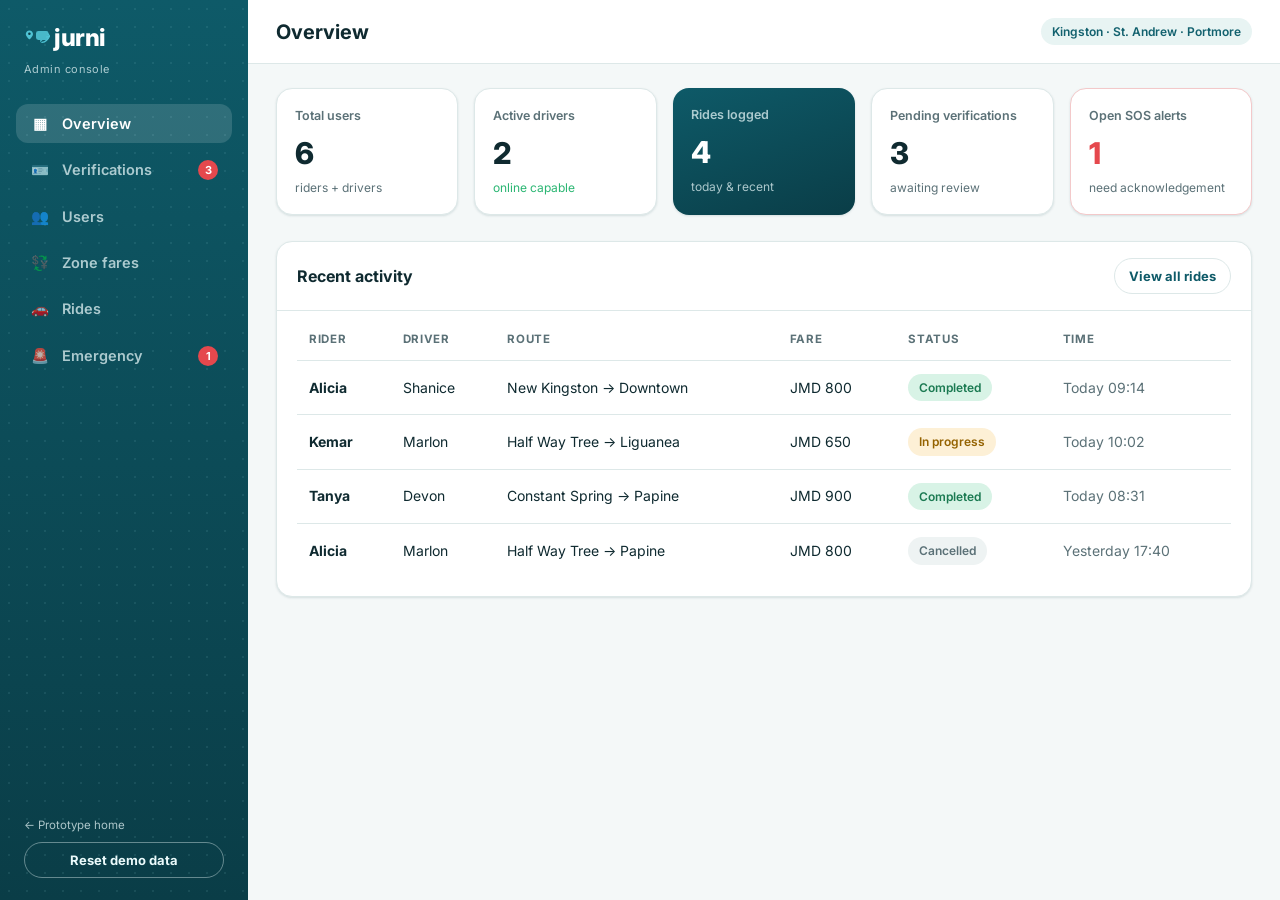
==== docs/admin.html @ d04a91a4 "Publish prototype via GitHub Pages: rename prototype/ -> docs/ Rename the prototype folder to docs/ " ====
<!doctype html>
<html lang="en">
<head>
  <meta charset="utf-8" />
  <meta name="viewport" content="width=device-width, initial-scale=1" />
  <title>Jurni — Admin</title>
  <link rel="preconnect" href="https://fonts.googleapis.com" />
  <link href="https://fonts.googleapis.com/css2?family=Inter:wght@400;500;600;700;800&display=swap" rel="stylesheet" />
  <link rel="stylesheet" href="css/tokens.css" />
  <link rel="stylesheet" href="css/base.css" />
  <link rel="stylesheet" href="css/admin.css" />
</head>
<body>
  <div class="admin">
    <!-- Sidebar -->
    <aside class="sidebar map-texture">
      <div class="sidebar__brand">
        <div id="sb-brand"></div>
        <div class="tag">Admin console</div>
      </div>
      <button class="nav-item active" data-view="v-overview"><span class="ic">▦</span><span class="txt">Overview</span></button>
      <button class="nav-item" data-view="v-verify"><span class="ic">🪪</span><span class="txt">Verifications</span><span class="badge" id="nav-verify-badge">0</span></button>
      <button class="nav-item" data-view="v-users"><span class="ic">👥</span><span class="txt">Users</span></button>
      <button class="nav-item" data-view="v-fares"><span class="ic">💱</span><span class="txt">Zone fares</span></button>
      <button class="nav-item" data-view="v-rides"><span class="ic">🚗</span><span class="txt">Rides</span></button>
      <button class="nav-item" data-view="v-alerts"><span class="ic">🚨</span><span class="txt">Emergency</span><span class="badge" id="nav-alert-badge">0</span></button>

      <div class="sidebar__foot">
        <a href="index.html" style="color:var(--on-teal-dim)">← Prototype home</a>
        <div style="margin-top:8px">
          <button class="btn btn--ghost-teal btn--sm" id="btn-reset" style="width:100%">Reset demo data</button>
        </div>
      </div>
    </aside>

    <!-- Main -->
    <main class="main">
      <header class="topbar">
        <h1 id="view-title">Overview</h1>
        <span class="spacer"></span>
        <span class="pill">Kingston · St. Andrew · Portmore</span>
      </header>

      <div class="content">

        <!-- Overview -->
        <section class="view active" id="v-overview">
          <div class="stat-grid">
            <div class="stat"><div class="label">Total users</div><div class="value" id="st-users">0</div><div class="foot muted">riders + drivers</div></div>
            <div class="stat"><div class="label">Active drivers</div><div class="value" id="st-drivers">0</div><div class="foot" style="color:var(--ok)">online capable</div></div>
            <div class="stat accent"><div class="label">Rides logged</div><div class="value" id="st-rides">0</div><div class="foot">today & recent</div></div>
            <div class="stat"><div class="label">Pending verifications</div><div class="value" id="st-pending">0</div><div class="foot muted">awaiting review</div></div>
            <div class="stat alert"><div class="label">Open SOS alerts</div><div class="value" id="st-alerts">0</div><div class="foot muted">need acknowledgement</div></div>
          </div>

          <div class="panel">
            <div class="panel__head"><h2>Recent activity</h2><span class="spacer"></span><button class="btn btn--ghost btn--sm" data-view="v-rides">View all rides</button></div>
            <div class="panel__body"><div class="matrix-wrap"><table class="table" id="tbl-recent"></table></div></div>
          </div>
        </section>

        <!-- Verifications -->
        <section class="view" id="v-verify">
          <div class="panel">
            <div class="panel__head"><h2>Verification queue</h2><span class="spacer"></span><span class="pill pill--warn" id="verify-count">0 pending</span></div>
            <div class="panel__body"><table class="table" id="tbl-verify"></table></div>
          </div>
        </section>

        <!-- Users -->
        <section class="view" id="v-users">
          <div class="panel">
            <div class="panel__head">
              <h2>Users</h2><span class="spacer"></span>
              <input class="input" id="user-search" placeholder="Search name or role…" style="max-width:260px;padding:9px 12px" />
            </div>
            <div class="panel__body"><table class="table" id="tbl-users"></table></div>
          </div>
        </section>

        <!-- Zone fares -->
        <section class="view" id="v-fares">
          <div class="panel">
            <div class="panel__head">
              <h2>Zone fare table</h2><span class="spacer"></span>
              <span class="pill">JMD</span>
              <button class="btn btn--primary btn--sm" id="btn-save-fares">Save changes</button>
            </div>
            <div class="panel__body">
              <p class="muted small" style="margin:4px 0 14px">Recommended fare (JMD) between each pair of areas. Riders and drivers can still negotiate. Edit any cell and save.</p>
              <div class="matrix-wrap"><table class="matrix" id="fare-matrix"></table></div>
            </div>
          </div>
        </section>

        <!-- Rides -->
        <section class="view" id="v-rides">
          <div class="panel">
            <div class="panel__head"><h2>Rides & activity</h2><span class="spacer"></span><span class="pill pill--muted" id="rides-count">0</span></div>
            <div class="panel__body"><table class="table" id="tbl-rides"></table></div>
          </div>
        </section>

        <!-- Emergency -->
        <section class="view" id="v-alerts">
          <div class="panel">
            <div class="panel__head"><h2>Emergency alerts & reports</h2><span class="spacer"></span><span class="pill pill--danger" id="alerts-open">0 open</span></div>
            <div class="panel__body"><div id="alert-list"></div></div>
          </div>
        </section>

      </div>
    </main>
  </div>

  <script src="js/data.js"></script>
  <script src="js/ui.js"></script>
  <script src="js/admin.js"></script>
</body>
</html>
---- docs/css/tokens.css ----
/* ------------------------------------------------------------------
   Jurni — design tokens
   Brand derived from the client's WhatsApp assets:
   deep teal / petrol with aqua-cyan accents, pale-mint cards.
   ------------------------------------------------------------------ */

:root {
  /* Brand — teal / petrol */
  --teal-deep: #0a3d47;
  --teal:      #0e5a68;
  --teal-700:  #12616e;
  --teal-600:  #166a79;

  /* Accent — aqua / cyan */
  --aqua:        #4fc3d4;
  --aqua-bright: #5fd0dd;
  --aqua-soft:   #9fe0e8;

  /* Surfaces */
  --mint:   #e8f4f3;
  --bg:     #f4f8f8;
  --card:   #ffffff;
  --border: #dde8e8;
  --white:  #ffffff;

  /* Text */
  --ink:       #0f2a30;
  --muted:     #5b7177;
  --on-teal:   #eafafb;
  --on-teal-dim: rgba(234, 250, 251, 0.72);

  /* Status */
  --danger:  #e5484d;
  --danger-dark: #c23438;
  --warn:    #f5a623;
  --ok:      #2bb673;
  --ok-soft: #d8f3e6;

  /* Radius */
  --r-sm: 8px;
  --r-md: 12px;
  --r-lg: 16px;
  --r-xl: 22px;
  --r-pill: 999px;

  /* Shadow */
  --shadow-sm: 0 1px 2px rgba(10, 61, 71, 0.06), 0 1px 3px rgba(10, 61, 71, 0.08);
  --shadow-md: 0 4px 14px rgba(10, 61, 71, 0.10);
  --shadow-lg: 0 18px 50px rgba(10, 61, 71, 0.22);

  /* Type */
  --font-sans: "Inter", -apple-system, BlinkMacSystemFont, "Segoe UI", Roboto,
    Helvetica, Arial, sans-serif;

  /* Spacing step */
  --space: 16px;

  /* Phone frame */
  --phone-w: 390px;
  --phone-h: 844px;
}

/* Subtle dotted "world map" texture used on dark teal panels */
.map-texture {
  position: relative;
  isolation: isolate;
}
.map-texture::before {
  content: "";
  position: absolute;
  inset: 0;
  z-index: -1;
  background-image: radial-gradient(
    rgba(159, 224, 232, 0.16) 1.1px,
    transparent 1.2px
  );
  background-size: 18px 18px;
  opacity: 0.6;
  pointer-events: none;
}
---- docs/css/base.css ----
/* ------------------------------------------------------------------
   Jurni — base reset + shared components
   ------------------------------------------------------------------ */

*,
*::before,
*::after { box-sizing: border-box; }

html { -webkit-text-size-adjust: 100%; }

body {
  margin: 0;
  font-family: var(--font-sans);
  color: var(--ink);
  background: var(--bg);
  line-height: 1.45;
  -webkit-font-smoothing: antialiased;
}

h1, h2, h3, h4 { margin: 0; line-height: 1.2; font-weight: 700; }
p { margin: 0; }
a { color: inherit; text-decoration: none; }
button { font-family: inherit; cursor: pointer; }
img { max-width: 100%; display: block; }
ul { margin: 0; padding: 0; list-style: none; }

/* ---------- Logo / wordmark ---------- */
.logo {
  display: inline-flex;
  align-items: center;
  gap: 2px;
  font-weight: 800;
  letter-spacing: -0.02em;
  line-height: 1;
  user-select: none;
}
.logo svg { display: block; }

/* ---------- Buttons ---------- */
.btn {
  display: inline-flex;
  align-items: center;
  justify-content: center;
  gap: 8px;
  border: 0;
  border-radius: var(--r-pill);
  padding: 13px 20px;
  font-size: 15px;
  font-weight: 700;
  background: var(--aqua);
  color: var(--teal-deep);
  transition: filter 0.15s ease, transform 0.05s ease, background 0.15s ease;
  text-align: center;
}
.btn:hover { filter: brightness(1.05); }
.btn:active { transform: translateY(1px); }
.btn:disabled { opacity: 0.5; cursor: not-allowed; }
.btn--block { width: 100%; }
.btn--lg { padding: 16px 22px; font-size: 16px; }
.btn--sm { padding: 9px 14px; font-size: 13px; }

.btn--primary { background: var(--aqua); color: var(--teal-deep); }
.btn--teal { background: var(--teal); color: var(--on-teal); }
.btn--ghost {
  background: transparent;
  color: var(--teal);
  border: 1.5px solid var(--border);
}
.btn--ghost-teal {
  background: transparent;
  color: var(--on-teal);
  border: 1.5px solid rgba(234, 250, 251, 0.4);
}
.btn--danger { background: var(--danger); color: #fff; }
.btn--danger:hover { background: var(--danger-dark); filter: none; }
.btn--ok { background: var(--ok); color: #fff; }

/* ---------- Cards ---------- */
.card {
  background: var(--card);
  border: 1px solid var(--border);
  border-radius: var(--r-lg);
  padding: 16px;
  box-shadow: var(--shadow-sm);
}

/* ---------- Pills / tags ---------- */
.pill {
  display: inline-flex;
  align-items: center;
  gap: 6px;
  padding: 5px 11px;
  border-radius: var(--r-pill);
  font-size: 12px;
  font-weight: 600;
  background: var(--mint);
  color: var(--teal-700);
  white-space: nowrap;
}
.pill--teal { background: rgba(234, 250, 251, 0.14); color: var(--on-teal); }
.pill--ok { background: var(--ok-soft); color: #1b7a52; }
.pill--warn { background: #fdf0d6; color: #946200; }
.pill--danger { background: #fde3e4; color: var(--danger-dark); }
.pill--muted { background: #eef3f3; color: var(--muted); }

/* ---------- Section label ---------- */
.eyebrow {
  font-size: 11px;
  font-weight: 700;
  letter-spacing: 0.14em;
  text-transform: uppercase;
  color: var(--aqua);
}

/* ---------- Forms ---------- */
.field { margin-bottom: 14px; }
.field > label {
  display: block;
  font-size: 13px;
  font-weight: 600;
  color: var(--muted);
  margin-bottom: 6px;
}
.input,
.select,
.textarea {
  width: 100%;
  border: 1.5px solid var(--border);
  border-radius: var(--r-md);
  padding: 13px 14px;
  font-size: 15px;
  font-family: inherit;
  color: var(--ink);
  background: var(--white);
  transition: border-color 0.15s ease, box-shadow 0.15s ease;
}
.input:focus,
.select:focus,
.textarea:focus {
  outline: none;
  border-color: var(--aqua);
  box-shadow: 0 0 0 3px rgba(79, 195, 212, 0.2);
}
.textarea { resize: vertical; min-height: 84px; }
.select {
  appearance: none;
  background-image: url("data:image/svg+xml,%3Csvg xmlns='http://www.w3.org/2000/svg' width='16' height='16' viewBox='0 0 24 24' fill='none' stroke='%235b7177' stroke-width='2.5' stroke-linecap='round' stroke-linejoin='round'%3E%3Cpolyline points='6 9 12 15 18 9'/%3E%3C/svg%3E");
  background-repeat: no-repeat;
  background-position: right 14px center;
  padding-right: 40px;
}

/* ---------- Stars ---------- */
.stars { display: inline-flex; gap: 2px; color: var(--warn); font-size: 15px; }
.stars--input { cursor: pointer; font-size: 34px; gap: 6px; }
.stars--input .star { color: #d7e3e3; transition: color 0.1s ease; }
.stars--input .star.on { color: var(--warn); }

/* ---------- Distance bar ---------- */
.distance-bar {
  height: 12px;
  border-radius: var(--r-pill);
  background: var(--track, #dbe9ea);
  overflow: hidden;
}
.distance-bar > span {
  display: block;
  height: 100%;
  width: 0%;
  border-radius: var(--r-pill);
  background: linear-gradient(90deg, var(--teal) 0%, var(--aqua) 100%);
  transition: width 0.6s linear;
}

/* ---------- Status dot ---------- */
.status-dot {
  display: inline-block;
  width: 9px;
  height: 9px;
  border-radius: 50%;
  background: #c3cfcf;
}
.status-dot.on { background: var(--ok); box-shadow: 0 0 0 3px rgba(43, 182, 115, 0.2); }

/* ---------- Avatar ---------- */
.avatar {
  flex: none;
  display: grid;
  place-items: center;
  width: 46px;
  height: 46px;
  border-radius: 50%;
  background: var(--teal);
  color: #fff;
  font-weight: 700;
  font-size: 17px;
}

/* ---------- Modal ---------- */
.modal {
  position: fixed;
  inset: 0;
  z-index: 100;
  display: none;
  align-items: flex-end;
  justify-content: center;
  background: rgba(10, 32, 37, 0.55);
  padding: 0;
}
.modal.open { display: flex; }
.modal__sheet {
  width: 100%;
  max-width: 440px;
  background: var(--white);
  border-radius: 22px 22px 0 0;
  padding: 20px 20px calc(20px + env(safe-area-inset-bottom));
  box-shadow: var(--shadow-lg);
  animation: sheet-up 0.22s ease;
}
@keyframes sheet-up { from { transform: translateY(14px); opacity: 0.6; } to { transform: none; opacity: 1; } }
.modal__grip {
  width: 40px; height: 4px; border-radius: 99px;
  background: #d7e3e3; margin: 0 auto 14px;
}

/* ---------- Toast ---------- */
.toast-wrap {
  position: fixed;
  left: 50%;
  bottom: 28px;
  transform: translateX(-50%);
  z-index: 200;
  display: flex;
  flex-direction: column;
  gap: 8px;
  align-items: center;
  pointer-events: none;
  width: max-content;
  max-width: 90vw;
}
.toast {
  background: var(--teal-deep);
  color: #fff;
  padding: 11px 18px;
  border-radius: var(--r-pill);
  font-size: 13.5px;
  font-weight: 600;
  box-shadow: var(--shadow-md);
  animation: toast-in 0.2s ease;
}
.toast--ok { background: #157a52; }
.toast--danger { background: var(--danger-dark); }
@keyframes toast-in { from { transform: translateY(8px); opacity: 0; } to { transform: none; opacity: 1; } }

/* ---------- Helpers ---------- */
.row { display: flex; align-items: center; gap: 12px; }
.row--between { justify-content: space-between; }
.col { display: flex; flex-direction: column; }
.gap-sm { gap: 8px; }
.gap-md { gap: 14px; }
.mt-sm { margin-top: 8px; }
.mt-md { margin-top: 16px; }
.mt-lg { margin-top: 24px; }
.muted { color: var(--muted); }
.small { font-size: 13px; }
.tiny { font-size: 11.5px; }
.center { text-align: center; }
.bold { font-weight: 700; }
.grow { flex: 1; }
.hidden { display: none !important; }
.nowrap { white-space: nowrap; }
.amount { font-weight: 800; letter-spacing: -0.01em; }
---- docs/css/admin.css ----
/* ------------------------------------------------------------------
   Jurni — admin dashboard (desktop)
   ------------------------------------------------------------------ */

.admin {
  display: grid;
  grid-template-columns: 248px 1fr;
  min-height: 100vh;
}

/* Sidebar */
.sidebar {
  background: linear-gradient(180deg, var(--teal) 0%, var(--teal-deep) 100%);
  color: var(--on-teal);
  padding: 22px 16px;
  display: flex;
  flex-direction: column;
  gap: 6px;
  position: sticky;
  top: 0;
  height: 100vh;
}
.sidebar__brand { padding: 4px 8px 20px; }
.sidebar__brand .tag { font-size: 11px; color: var(--on-teal-dim); margin-top: 6px; letter-spacing: 0.04em; }
.nav-item {
  display: flex; align-items: center; gap: 12px;
  padding: 11px 14px;
  border-radius: var(--r-md);
  color: var(--on-teal-dim);
  font-weight: 600;
  font-size: 14.5px;
  border: 0; background: transparent; width: 100%; text-align: left;
  transition: background 0.14s ease, color 0.14s ease;
}
.nav-item:hover { background: rgba(255, 255, 255, 0.07); color: var(--on-teal); }
.nav-item.active { background: rgba(255, 255, 255, 0.14); color: #fff; }
.nav-item .ic { flex: none; width: 20px; display: grid; place-items: center; }
.nav-item .badge {
  margin-left: auto;
  background: var(--danger); color: #fff;
  font-size: 11px; font-weight: 700;
  min-width: 20px; height: 20px; padding: 0 6px;
  border-radius: 99px; display: grid; place-items: center;
}
.sidebar__foot { margin-top: auto; font-size: 11.5px; color: var(--on-teal-dim); padding: 10px 8px 0; }

/* Main */
.main { background: var(--bg); min-width: 0; }
.topbar {
  display: flex; align-items: center; gap: 16px;
  padding: 18px 28px;
  background: var(--white);
  border-bottom: 1px solid var(--border);
  position: sticky; top: 0; z-index: 10;
}
.topbar h1 { font-size: 20px; }
.topbar .spacer { flex: 1; }
.content { padding: 24px 28px 48px; }

.view { display: none; }
.view.active { display: block; }

/* Stat cards */
.stat-grid {
  display: grid;
  grid-template-columns: repeat(auto-fit, minmax(180px, 1fr));
  gap: 16px;
  margin-bottom: 26px;
}
.stat {
  background: var(--white);
  border: 1px solid var(--border);
  border-radius: var(--r-lg);
  padding: 18px;
  box-shadow: var(--shadow-sm);
}
.stat .label { font-size: 12.5px; color: var(--muted); font-weight: 600; }
.stat .value { font-size: 30px; font-weight: 800; letter-spacing: -0.02em; margin-top: 6px; }
.stat .foot { font-size: 12px; margin-top: 4px; }
.stat.accent { background: linear-gradient(160deg, var(--teal) 0%, var(--teal-deep) 100%); color: #fff; border: 0; }
.stat.accent .label, .stat.accent .foot { color: var(--on-teal-dim); }
.stat.alert { border-color: #f3c9ca; }
.stat.alert .value { color: var(--danger); }

/* Panels */
.panel {
  background: var(--white);
  border: 1px solid var(--border);
  border-radius: var(--r-lg);
  box-shadow: var(--shadow-sm);
  margin-bottom: 22px;
  overflow: hidden;
}
.panel__head {
  display: flex; align-items: center; gap: 12px;
  padding: 16px 20px;
  border-bottom: 1px solid var(--border);
}
.panel__head h2 { font-size: 16px; }
.panel__head .spacer { flex: 1; }
.panel__body { padding: 8px 20px 18px; }

/* Tables */
.table { width: 100%; border-collapse: collapse; font-size: 14px; }
.table th {
  text-align: left;
  font-size: 11.5px;
  text-transform: uppercase;
  letter-spacing: 0.06em;
  color: var(--muted);
  font-weight: 700;
  padding: 12px 12px;
  border-bottom: 1px solid var(--border);
}
.table td { padding: 13px 12px; border-bottom: 1px solid var(--border); vertical-align: middle; }
.table tr:last-child td { border-bottom: 0; }
.table tbody tr:hover { background: #f8fbfb; }
.cell-strong { font-weight: 700; }

.table-actions { display: flex; gap: 8px; }

/* Fare matrix */
.matrix-wrap { overflow-x: auto; }
.matrix { border-collapse: collapse; font-size: 13.5px; min-width: 640px; }
.matrix th, .matrix td {
  border: 1px solid var(--border);
  padding: 6px 8px;
  text-align: center;
}
.matrix thead th { background: var(--teal); color: #fff; font-weight: 700; position: sticky; top: 0; }
.matrix th.rowhead { background: var(--mint); color: var(--teal-700); text-align: left; font-weight: 700; white-space: nowrap; }
.matrix td.diag { background: #f0f5f5; color: #b9c7c7; }
.matrix input {
  width: 68px; border: 0; background: transparent;
  text-align: center; font-size: 13.5px; font-family: inherit; color: var(--ink);
  border-radius: 6px; padding: 5px 2px;
}
.matrix input:focus { outline: none; background: var(--mint); box-shadow: 0 0 0 2px var(--aqua) inset; }

/* Alert cards */
.alert-card {
  border: 1px solid #f1cccd;
  border-left: 4px solid var(--danger);
  border-radius: var(--r-md);
  padding: 14px 16px;
  margin-bottom: 12px;
  background: #fff;
  display: flex; gap: 14px; align-items: flex-start;
}
.alert-card.ack { border-color: var(--border); border-left-color: #c3cfcf; opacity: 0.72; }
.alert-card .ic {
  flex: none; width: 40px; height: 40px; border-radius: 50%;
  background: #fde3e4; color: var(--danger-dark);
  display: grid; place-items: center; font-size: 18px;
}
.alert-card.ack .ic { background: #eef3f3; color: var(--muted); }
.alert-card .meta { font-size: 12.5px; color: var(--muted); margin-top: 4px; }
.alert-card .spacer { flex: 1; }

.empty { padding: 30px; text-align: center; color: var(--muted); font-size: 14px; }

/* Responsive: collapse sidebar to top bar on narrow screens */
@media (max-width: 860px) {
  .admin { grid-template-columns: 1fr; }
  .sidebar {
    position: static; height: auto;
    flex-direction: row; flex-wrap: wrap; align-items: center;
    gap: 4px; padding: 12px;
  }
  .sidebar__brand { padding: 0 10px 0 4px; }
  .sidebar__brand .tag { display: none; }
  .sidebar__foot { display: none; }
  .nav-item { width: auto; padding: 9px 12px; }
  .nav-item span.txt { display: none; }
  .nav-item.active span.txt, .nav-item .badge { display: inline; }
  .content { padding: 18px 16px 40px; }
  .topbar { padding: 14px 16px; }
}
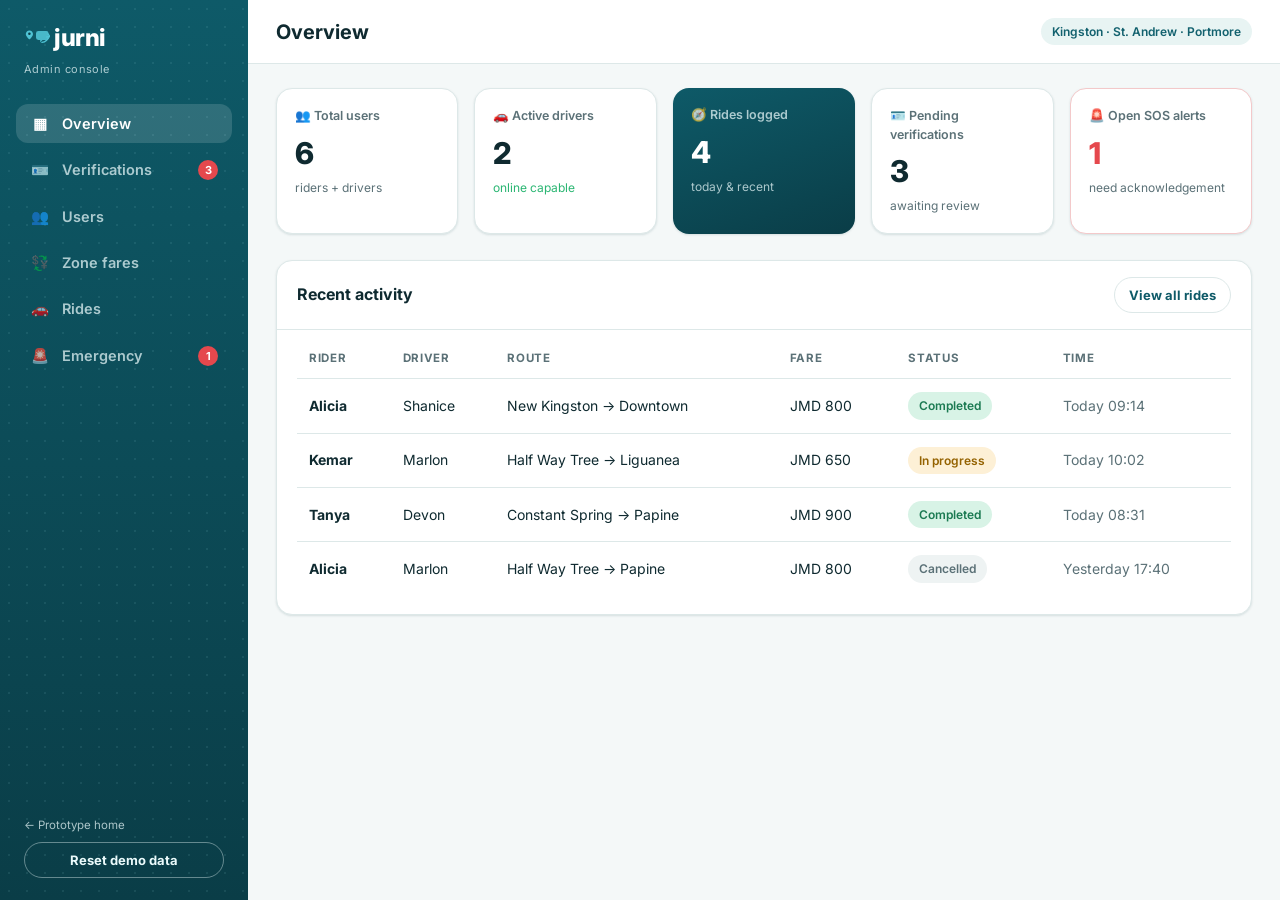
==== commit 825ff638: "Add rider auth, safety onboarding, profile & driver police-record checks Rider: - Welcome screen wit" ====
--- a/docs/admin.html
+++ b/docs/admin.html
@@ -13,10 +13,13 @@
 <body>
   <div class="admin">
     <!-- Sidebar -->
-    <aside class="sidebar map-texture">
+    <aside class="sidebar map-texture" id="admin-sidebar">
       <div class="sidebar__brand">
-        <div id="sb-brand"></div>
-        <div class="tag">Admin console</div>
+        <div>
+          <div id="sb-brand"></div>
+          <div class="tag">Admin console</div>
+        </div>
+        <button class="sidebar__close" id="nav-close" aria-label="Close menu">×</button>
       </div>
       <button class="nav-item active" data-view="v-overview"><span class="ic">▦</span><span class="txt">Overview</span></button>
       <button class="nav-item" data-view="v-verify"><span class="ic">🪪</span><span class="txt">Verifications</span><span class="badge" id="nav-verify-badge">0</span></button>
@@ -36,6 +39,9 @@
     <!-- Main -->
     <main class="main">
       <header class="topbar">
+        <button class="nav-toggle" id="nav-toggle" aria-label="Open menu" aria-expanded="false" aria-controls="admin-sidebar">
+          <span></span><span></span><span></span>
+        </button>
         <h1 id="view-title">Overview</h1>
         <span class="spacer"></span>
         <span class="pill">Kingston · St. Andrew · Portmore</span>
@@ -46,11 +52,11 @@
         <!-- Overview -->
         <section class="view active" id="v-overview">
           <div class="stat-grid">
-            <div class="stat"><div class="label">Total users</div><div class="value" id="st-users">0</div><div class="foot muted">riders + drivers</div></div>
-            <div class="stat"><div class="label">Active drivers</div><div class="value" id="st-drivers">0</div><div class="foot" style="color:var(--ok)">online capable</div></div>
-            <div class="stat accent"><div class="label">Rides logged</div><div class="value" id="st-rides">0</div><div class="foot">today & recent</div></div>
-            <div class="stat"><div class="label">Pending verifications</div><div class="value" id="st-pending">0</div><div class="foot muted">awaiting review</div></div>
-            <div class="stat alert"><div class="label">Open SOS alerts</div><div class="value" id="st-alerts">0</div><div class="foot muted">need acknowledgement</div></div>
+            <div class="stat"><div class="label">👥 Total users</div><div class="value" id="st-users">0</div><div class="foot muted">riders + drivers</div></div>
+            <div class="stat"><div class="label">🚗 Active drivers</div><div class="value" id="st-drivers">0</div><div class="foot" style="color:var(--ok)">online capable</div></div>
+            <div class="stat accent"><div class="label">🧭 Rides logged</div><div class="value" id="st-rides">0</div><div class="foot">today & recent</div></div>
+            <div class="stat"><div class="label">🪪 Pending verifications</div><div class="value" id="st-pending">0</div><div class="foot muted">awaiting review</div></div>
+            <div class="stat alert"><div class="label">🚨 Open SOS alerts</div><div class="value" id="st-alerts">0</div><div class="foot muted">need acknowledgement</div></div>
           </div>
 
           <div class="panel">
@@ -111,6 +117,13 @@
 
       </div>
     </main>
+
+    <div class="nav-backdrop" id="nav-backdrop"></div>
+
+    <!-- User detail — reflects the rider's self-managed profile -->
+    <div class="modal" id="user-modal">
+      <div class="modal__sheet user-dialog" id="user-dialog"></div>
+    </div>
   </div>
 
   <script src="js/data.js"></script>
--- a/docs/css/base.css
+++ b/docs/css/base.css
@@ -74,6 +74,27 @@
 .btn--danger { background: var(--danger); color: #fff; }
 .btn--danger:hover { background: var(--danger-dark); filter: none; }
 .btn--ok { background: var(--ok); color: #fff; }
+.btn--google {
+  background: #fff;
+  color: var(--ink);
+  border: 1.5px solid var(--border);
+  font-weight: 700;
+}
+.btn--google:hover { background: var(--bg); filter: none; }
+.btn--google svg { flex: none; }
+
+/* ---------- "or" divider ---------- */
+.or-divider {
+  display: flex;
+  align-items: center;
+  gap: 12px;
+  color: var(--muted);
+  font-size: 12px;
+  font-weight: 600;
+  margin: 16px 0;
+}
+.or-divider::before,
+.or-divider::after { content: ""; flex: 1; height: 1px; background: var(--border); }
 
 /* ---------- Cards ---------- */
 .card {
@@ -195,6 +216,55 @@
   font-weight: 700;
   font-size: 17px;
 }
+
+/* ---------- Profile avatar ("photo") ---------- */
+.ava {
+  position: relative;
+  flex: none;
+  display: inline-grid;
+  place-items: center;
+  width: var(--s, 46px);
+  height: var(--s, 46px);
+  border-radius: 50%;
+  background: linear-gradient(135deg, var(--a, #0e5a68), var(--b, #4fc3d4));
+  box-shadow: inset 0 0 0 2px rgba(255, 255, 255, 0.4),
+              0 2px 6px rgba(10, 61, 71, 0.18);
+  overflow: visible;
+}
+.ava__img {
+  width: 100%;
+  height: 100%;
+  border-radius: 50%;
+  object-fit: cover;
+  display: block;
+  /* subtle inner rim so the photo reads as a tidy disc on any background */
+  box-shadow: inset 0 0 0 2px rgba(255, 255, 255, 0.4);
+}
+.ava--ring {
+  box-shadow: inset 0 0 0 2px rgba(255, 255, 255, 0.55),
+              0 0 0 3px rgba(79, 195, 212, 0.4),
+              0 3px 8px rgba(10, 61, 71, 0.22);
+}
+.ava__badge {
+  position: absolute;
+  right: -3px;
+  bottom: -3px;
+  min-width: calc(var(--s, 46px) * 0.44);
+  height: calc(var(--s, 46px) * 0.44);
+  padding: 0 3px;
+  border-radius: 999px;
+  background: #fff;
+  color: var(--teal-deep);
+  font-size: calc(var(--s, 46px) * 0.26);
+  font-weight: 700;
+  display: grid;
+  place-items: center;
+  line-height: 1;
+  box-shadow: 0 1px 3px rgba(10, 61, 71, 0.3);
+}
+.ava__badge--ok { background: var(--ok); color: #fff; }
+/* avatars sitting inside the dark driver card get a subtle light rim */
+.driver-card .ava { box-shadow: inset 0 0 0 2px rgba(255, 255, 255, 0.5), 0 2px 8px rgba(0, 0, 0, 0.25); }
 
 /* ---------- Modal ---------- */
 .modal {
--- a/docs/css/admin.css
+++ b/docs/css/admin.css
@@ -20,7 +20,7 @@
   top: 0;
   height: 100vh;
 }
-.sidebar__brand { padding: 4px 8px 20px; }
+.sidebar__brand { padding: 4px 8px 20px; display: flex; align-items: flex-start; justify-content: space-between; gap: 10px; }
 .sidebar__brand .tag { font-size: 11px; color: var(--on-teal-dim); margin-top: 6px; letter-spacing: 0.04em; }
 .nav-item {
   display: flex; align-items: center; gap: 12px;
@@ -43,6 +43,33 @@
   border-radius: 99px; display: grid; place-items: center;
 }
 .sidebar__foot { margin-top: auto; font-size: 11.5px; color: var(--on-teal-dim); padding: 10px 8px 0; }
+
+/* Mobile menu controls — hidden on desktop, revealed in the media query below */
+.nav-backdrop { display: none; }
+.nav-toggle {
+  display: none;
+  flex: none;
+  flex-direction: column;
+  align-items: center; justify-content: center;
+  gap: 4px;
+  width: 42px; height: 42px; padding: 0;
+  border: 1px solid var(--border);
+  border-radius: var(--r-md);
+  background: var(--white);
+  cursor: pointer;
+}
+.nav-toggle span { width: 18px; height: 2px; border-radius: 2px; background: var(--ink); }
+.nav-toggle:hover { background: var(--bg); }
+.sidebar__close {
+  display: none;
+  flex: none;
+  width: 34px; height: 34px;
+  border: 0; border-radius: 50%;
+  background: rgba(255, 255, 255, 0.12);
+  color: #fff; font-size: 24px; line-height: 1;
+  cursor: pointer;
+}
+.sidebar__close:hover { background: rgba(255, 255, 255, 0.2); }
 
 /* Main */
 .main { background: var(--bg); min-width: 0; }
@@ -116,6 +143,8 @@
 .table tr:last-child td { border-bottom: 0; }
 .table tbody tr:hover { background: #f8fbfb; }
 .cell-strong { font-weight: 700; }
+.cell-user { display: flex; align-items: center; gap: 10px; }
+.alert-card .meta--who { display: flex; align-items: center; gap: 8px; }
 
 .table-actions { display: flex; gap: 8px; }
 
@@ -159,20 +188,70 @@
 
 .empty { padding: 30px; text-align: center; color: var(--muted); font-size: 14px; }
 
-/* Responsive: collapse sidebar to top bar on narrow screens */
+/* User detail dialog (reuses base .modal / .modal__sheet) */
+#user-modal { align-items: center; }
+#user-modal .modal__sheet {
+  width: calc(100% - 40px);
+  max-width: 520px;
+  border-radius: var(--r-lg);
+  padding: 22px;
+}
+.udetail__head { display: flex; align-items: center; gap: 14px; margin-bottom: 16px; }
+.udetail__head .grow { min-width: 0; }
+.udetail__grid {
+  display: grid; grid-template-columns: 1fr 1fr; gap: 14px 18px;
+  padding: 16px;
+  background: var(--bg);
+  border: 1px solid var(--border);
+  border-radius: var(--r-md);
+}
+.udetail__grid .span2 { grid-column: 1 / -1; }
+.udetail__grid .k {
+  font-size: 11px; text-transform: uppercase; letter-spacing: 0.06em;
+  color: var(--muted); font-weight: 700; margin-bottom: 3px;
+}
+.udetail__grid .v { font-size: 14px; font-weight: 600; display: flex; align-items: center; gap: 8px; flex-wrap: wrap; }
+.udetail__actions { display: flex; justify-content: flex-end; gap: 10px; margin-top: 18px; }
+
+/* Responsive: sidebar becomes a slide-in drawer on narrow screens */
 @media (max-width: 860px) {
   .admin { grid-template-columns: 1fr; }
+
+  .nav-toggle { display: inline-flex; }
+
+  /* Off-canvas drawer — full labels, badges and footer actions stay intact */
   .sidebar {
-    position: static; height: auto;
-    flex-direction: row; flex-wrap: wrap; align-items: center;
-    gap: 4px; padding: 12px;
+    position: fixed;
+    top: 0; left: 0; bottom: 0;
+    width: min(84vw, 300px);
+    height: 100%;
+    z-index: 60;
+    padding: 20px 14px calc(16px + env(safe-area-inset-bottom));
+    overflow-y: auto;
+    transform: translateX(-100%);
+    transition: transform 0.26s ease;
+    box-shadow: 0 10px 40px rgba(10, 32, 37, 0.35);
   }
-  .sidebar__brand { padding: 0 10px 0 4px; }
-  .sidebar__brand .tag { display: none; }
-  .sidebar__foot { display: none; }
-  .nav-item { width: auto; padding: 9px 12px; }
-  .nav-item span.txt { display: none; }
-  .nav-item.active span.txt, .nav-item .badge { display: inline; }
+  .admin.nav-open .sidebar { transform: none; }
+
+  .sidebar__close { display: grid; place-items: center; }
+
+  /* Dim backdrop behind the drawer */
+  .nav-backdrop {
+    display: block;
+    position: fixed; inset: 0;
+    z-index: 55;
+    background: rgba(10, 32, 37, 0.5);
+    opacity: 0; pointer-events: none;
+    transition: opacity 0.26s ease;
+  }
+  .admin.nav-open .nav-backdrop { opacity: 1; pointer-events: auto; }
+
   .content { padding: 18px 16px 40px; }
-  .topbar { padding: 14px 16px; }
-}
+  .topbar { padding: 12px 14px; }
+}
+
+/* Very narrow: drop the service-area pill so the top bar stays uncluttered */
+@media (max-width: 560px) {
+  .topbar .pill { display: none; }
+}
